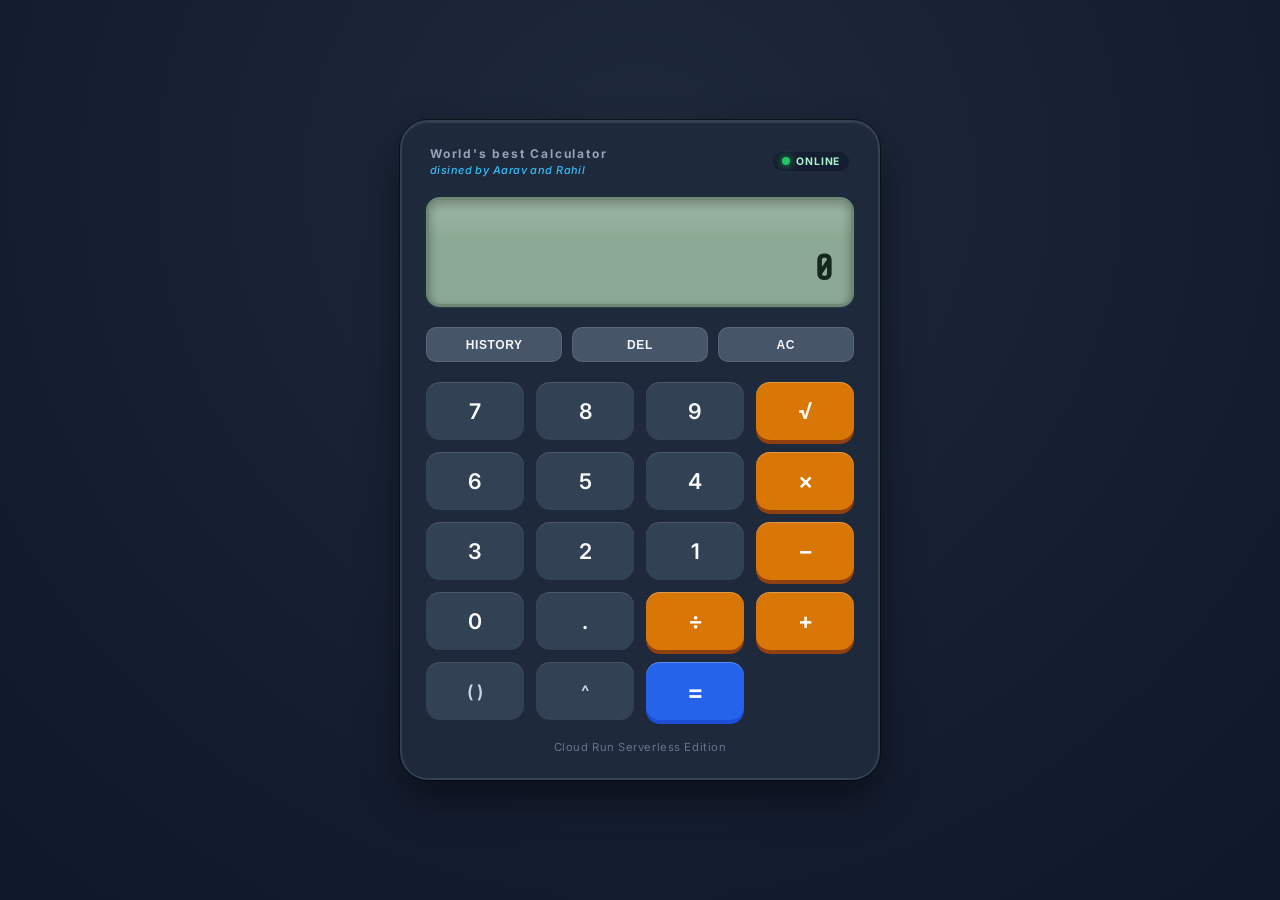
==== static/index.html @ 221a94bb "Initial commit: Cloud Calculator with sketch design, FastAPI backend, and Cloud Run deployment" ====
<!DOCTYPE html>
<html lang="en">
<head>
  <meta charset="UTF-8">
  <meta name="viewport" content="width=device-width, initial-scale=1.0">
  <title>Cloud Calculator</title>
  <link rel="preconnect" href="https://fonts.googleapis.com">
  <link rel="preconnect" href="https://fonts.gstatic.com" crossorigin>
  <link href="https://fonts.googleapis.com/css2?family=Share+Tech+Mono&family=Inter:wght@400;500;600;700&display=swap" rel="stylesheet">
  <link rel="stylesheet" href="/static/style.css?v=2">
</head>
<body>
  <div class="app-container">
    <!-- Calculator Device Chassis -->
    <div class="calculator-chassis">
      
      <!-- Top Bezel with Status LED & Brand -->
      <div class="top-bezel">
        <div class="brand-group">
          <span class="brand-label">World's best Calculator</span>
          <span class="designer-label">disined by Aarav and Rahil</span>
        </div>
        <div class="status-indicator" title="Connected to Google Cloud Run">
          <span class="led-dot"></span>
          <span class="status-text">ONLINE</span>
        </div>
      </div>

      <!-- LCD Display Area -->
      <div class="screen-container">
        <div class="screen-glare"></div>
        <div class="screen-content">
          <div class="expression-line" id="expressionDisplay"></div>
          <div class="main-display" id="mainDisplay">0</div>
        </div>
      </div>

      <!-- Secondary Utility Bar -->
      <div class="utility-bar">
        <button class="util-btn" id="btnHistory" title="Calculation History (H)">HISTORY</button>
        <button class="util-btn" id="btnBackspace" title="Backspace (⌫)">DEL</button>
        <button class="util-btn" id="btnClear" title="Clear (ESC)">AC</button>
      </div>

      <!-- Main Keypad Grid (Matches hand-drawn sketch layout) -->
      <!-- Layout:
           [ 7 ] [ 8 ] [ 9 ] [ √ ]
           [ 6 ] [ 5 ] [ 4 ] [ × ]
           [ 3 ] [ 2 ] [ 1 ] [ − ]
           [ 0 ] [ . ] [ ÷ ] [ + ]
           [   0 (span)    ] [ = ]
      -->
      <div class="keypad-grid">
        <!-- Row 1 -->
        <button class="key num-key" data-key="7">7</button>
        <button class="key num-key" data-key="8">8</button>
        <button class="key num-key" data-key="9">9</button>
        <button class="key op-key" data-key="sqrt" title="Square Root">√</button>

        <!-- Row 2 -->
        <button class="key num-key" data-key="6">6</button>
        <button class="key num-key" data-key="5">5</button>
        <button class="key num-key" data-key="4">4</button>
        <button class="key op-key" data-key="*">×</button>

        <!-- Row 3 -->
        <button class="key num-key" data-key="3">3</button>
        <button class="key num-key" data-key="2">2</button>
        <button class="key num-key" data-key="1">1</button>
        <button class="key op-key" data-key="-">−</button>

        <!-- Row 4 & 5 (with tall/extended 0 and = matching the sketch) -->
        <button class="key num-key tall-zero" data-key="0">0</button>
        <button class="key num-key" data-key=".">.</button>
        <button class="key op-key" data-key="/" title="Divide">÷</button>
        <button class="key op-key" data-key="+">+</button>

        <!-- Equals spanning operator slot -->
        <button class="key action-key wide-space" id="btnParens" title="Parentheses" data-key="()">( )</button>
        <button class="key action-key" data-key="**" title="Power">^</button>
        <button class="key equals-key" data-key="=">=</button>
      </div>

      <!-- Footer Info -->
      <div class="chassis-footer">
        <span>Cloud Run Serverless Edition</span>
      </div>
    </div>

    <!-- Slide-over History Drawer -->
    <div class="history-drawer" id="historyDrawer">
      <div class="history-header">
        <h3>Calculation History</h3>
        <button class="close-history-btn" id="btnCloseHistory">&times;</button>
      </div>
      <div class="history-list" id="historyList">
        <div class="empty-history">No calculations yet</div>
      </div>
      <div class="history-footer">
        <button class="clear-history-btn" id="btnClearHistory">Clear History</button>
      </div>
    </div>
  </div>

  <script src="/static/app.js?v=2"></script>
</body>
</html>
---- static/style.css ----
:root {
  --bg-color: #0f172a;
  --chassis-bg: #1e293b;
  --chassis-border: #334155;
  --chassis-shadow: rgba(0, 0, 0, 0.45);
  --screen-bg: #8ba994;
  --screen-border: #6d8875;
  --screen-text: #14281d;
  --screen-secondary: #2f4f3e;
  --key-num-bg: #334155;
  --key-num-hover: #475569;
  --key-num-text: #f8fafc;
  --key-op-bg: #d97706;
  --key-op-hover: #f59e0b;
  --key-op-text: #ffffff;
  --key-equals-bg: #2563eb;
  --key-equals-hover: #3b82f6;
  --key-util-bg: #475569;
  --key-util-hover: #64748b;
  --led-green: #22c55e;
}

* {
  box-sizing: border-box;
  margin: 0;
  padding: 0;
  user-select: none;
  -webkit-user-select: none;
}

body {
  font-family: 'Inter', -apple-system, BlinkMacSystemFont, 'Segoe UI', Roboto, sans-serif;
  background: radial-gradient(circle at 50% 20%, #1e293b 0%, #0f172a 100%);
  color: #f8fafc;
  min-height: 100vh;
  display: flex;
  align-items: center;
  justify-content: center;
  padding: 1.5rem;
}

.app-container {
  position: relative;
  display: flex;
  justify-content: center;
  width: 100%;
  max-width: 480px;
}

/* Calculator Shell */
.calculator-chassis {
  background: var(--chassis-bg);
  border: 2px solid var(--chassis-border);
  border-radius: 28px;
  padding: 1.5rem;
  width: 100%;
  box-shadow: 
    0 20px 40px var(--chassis-shadow),
    inset 0 1px 1px rgba(255, 255, 255, 0.1),
    0 0 0 1px rgba(0, 0, 0, 0.5);
  display: flex;
  flex-direction: column;
  gap: 1.25rem;
  transition: transform 0.2s ease;
}

/* Top Bezel */
.top-bezel {
  display: flex;
  justify-content: space-between;
  align-items: center;
  padding: 0 0.25rem;
}

.brand-group {
  display: flex;
  flex-direction: column;
  gap: 0.15rem;
}

.brand-label {
  font-size: 0.75rem;
  font-weight: 700;
  letter-spacing: 0.15em;
  color: #94a3b8;
}

.designer-label {
  font-size: 0.68rem;
  font-weight: 500;
  letter-spacing: 0.04em;
  color: #38bdf8;
  font-style: italic;
}

.status-indicator {
  display: flex;
  align-items: center;
  gap: 0.4rem;
  background: rgba(15, 23, 42, 0.6);
  padding: 0.2rem 0.55rem;
  border-radius: 12px;
  border: 1px solid rgba(255, 255, 255, 0.05);
}

.led-dot {
  width: 8px;
  height: 8px;
  border-radius: 50%;
  background-color: var(--led-green);
  box-shadow: 0 0 8px var(--led-green);
  animation: pulse 2.5s infinite ease-in-out;
}

@keyframes pulse {
  0%, 100% { opacity: 1; transform: scale(1); }
  50% { opacity: 0.6; transform: scale(0.9); }
}

.status-text {
  font-size: 0.65rem;
  font-weight: 700;
  letter-spacing: 0.08em;
  color: #a7f3d0;
}

/* LCD Display */
.screen-container {
  position: relative;
  background: var(--screen-bg);
  border: 3px solid var(--screen-border);
  border-radius: 14px;
  padding: 1rem 1.2rem;
  box-shadow: 
    inset 0 4px 10px rgba(0, 0, 0, 0.35),
    0 1px 2px rgba(255, 255, 255, 0.1);
  overflow: hidden;
}

.screen-glare {
  position: absolute;
  top: 0;
  left: 0;
  right: 0;
  height: 40%;
  background: linear-gradient(180deg, rgba(255, 255, 255, 0.15) 0%, rgba(255, 255, 255, 0) 100%);
  pointer-events: none;
}

.screen-content {
  display: flex;
  flex-direction: column;
  justify-content: space-between;
  min-height: 72px;
  text-align: right;
  font-family: 'Share Tech Mono', monospace;
  color: var(--screen-text);
}

.expression-line {
  font-size: 1rem;
  color: var(--screen-secondary);
  min-height: 1.25rem;
  overflow-x: auto;
  white-space: nowrap;
  scrollbar-width: none;
}

.expression-line::-webkit-scrollbar {
  display: none;
}

.main-display {
  font-size: 2.25rem;
  font-weight: 700;
  line-height: 1.1;
  overflow-x: auto;
  white-space: nowrap;
  letter-spacing: -0.02em;
  scrollbar-width: none;
}

.main-display::-webkit-scrollbar {
  display: none;
}

/* Utility Bar */
.utility-bar {
  display: grid;
  grid-template-columns: repeat(3, 1fr);
  gap: 0.6rem;
}

.util-btn {
  background: var(--key-util-bg);
  color: #f1f5f9;
  border: 1px solid rgba(255, 255, 255, 0.1);
  border-radius: 10px;
  padding: 0.6rem 0.2rem;
  font-size: 0.75rem;
  font-weight: 700;
  letter-spacing: 0.05em;
  cursor: pointer;
  box-shadow: 0 3px 0 #1e293b;
  transition: all 0.08s ease;
}

.util-btn:hover {
  background: var(--key-util-hover);
}

.util-btn:active, .util-btn.pressed {
  transform: translateY(2px);
  box-shadow: 0 1px 0 #1e293b;
}

/* Keypad Grid */
.keypad-grid {
  display: grid;
  grid-template-columns: repeat(4, 1fr);
  grid-template-rows: repeat(5, 58px);
  gap: 0.75rem;
}

.key {
  font-family: inherit;
  font-size: 1.35rem;
  font-weight: 600;
  border: none;
  border-radius: 14px;
  cursor: pointer;
  display: flex;
  align-items: center;
  justify-content: center;
  transition: all 0.08s ease;
  position: relative;
  outline: none;
}

/* Numeric Keys */
.num-key {
  background: var(--key-num-bg);
  color: var(--key-num-text);
  box-shadow: 
    0 4px 0 #1e293b,
    inset 0 1px 0 rgba(255, 255, 255, 0.12);
}

.num-key:hover {
  background: var(--key-num-hover);
}

.num-key:active, .num-key.pressed {
  transform: translateY(3px);
  box-shadow: 0 1px 0 #1e293b;
}

/* Operator Keys */
.op-key {
  background: var(--key-op-bg);
  color: var(--key-op-text);
  box-shadow: 
    0 4px 0 #92400e,
    inset 0 1px 0 rgba(255, 255, 255, 0.25);
  font-size: 1.45rem;
}

.op-key:hover {
  background: var(--key-op-hover);
}

.op-key:active, .op-key.pressed {
  transform: translateY(3px);
  box-shadow: 0 1px 0 #92400e;
}

/* Action Keys */
.action-key {
  background: #334155;
  color: #cbd5e1;
  font-size: 1.1rem;
  box-shadow: 
    0 4px 0 #1e293b,
    inset 0 1px 0 rgba(255, 255, 255, 0.1);
}

.action-key:hover {
  background: #475569;
}

.action-key:active, .action-key.pressed {
  transform: translateY(3px);
  box-shadow: 0 1px 0 #1e293b;
}

/* Equals Key */
.equals-key {
  background: var(--key-equals-bg);
  color: #ffffff;
  font-size: 1.6rem;
  box-shadow: 
    0 4px 0 #1d4ed8,
    inset 0 1px 0 rgba(255, 255, 255, 0.25);
}

.equals-key:hover {
  background: var(--key-equals-hover);
}

.equals-key:active, .equals-key.pressed {
  transform: translateY(3px);
  box-shadow: 0 1px 0 #1d4ed8;
}

/* Layout Tweaks matching sketch */
.tall-zero {
  grid-column: 1 / 2;
}

/* Chassis Footer */
.chassis-footer {
  text-align: center;
  font-size: 0.7rem;
  color: #64748b;
  letter-spacing: 0.05em;
}

/* History Drawer */
.history-drawer {
  position: absolute;
  top: 0;
  right: 0;
  width: 100%;
  height: 100%;
  background: #1e293b;
  border-radius: 28px;
  border: 2px solid var(--chassis-border);
  padding: 1.5rem;
  display: flex;
  flex-direction: column;
  box-shadow: 0 20px 40px rgba(0, 0, 0, 0.6);
  z-index: 10;
  opacity: 0;
  pointer-events: none;
  transform: translateY(10px) scale(0.98);
  transition: all 0.2s cubic-bezier(0.16, 1, 0.3, 1);
}

.history-drawer.open {
  opacity: 1;
  pointer-events: auto;
  transform: translateY(0) scale(1);
}

.history-header {
  display: flex;
  justify-content: space-between;
  align-items: center;
  border-bottom: 1px solid #334155;
  padding-bottom: 0.75rem;
  margin-bottom: 1rem;
}

.history-header h3 {
  font-size: 1rem;
  font-weight: 600;
  color: #f1f5f9;
}

.close-history-btn {
  background: none;
  border: none;
  color: #94a3b8;
  font-size: 1.5rem;
  cursor: pointer;
  line-height: 1;
  padding: 0.2rem 0.5rem;
  border-radius: 6px;
}

.close-history-btn:hover {
  color: #fff;
  background: #334155;
}

.history-list {
  flex: 1;
  overflow-y: auto;
  display: flex;
  flex-direction: column;
  gap: 0.75rem;
  padding-right: 0.25rem;
}

.history-item {
  background: #0f172a;
  border: 1px solid #334155;
  border-radius: 10px;
  padding: 0.75rem 0.85rem;
  display: flex;
  align-items: center;
  justify-content: space-between;
  gap: 0.75rem;
  transition: all 0.18s ease;
}

.history-item:hover {
  border-color: #3b82f6;
  background: #1e293b;
}

.history-item.removing {
  opacity: 0;
  transform: translateX(25px) scale(0.95);
}

.history-item-content {
  flex: 1;
  min-width: 0;
  cursor: pointer;
}

.history-expr {
  font-family: 'Share Tech Mono', monospace;
  font-size: 0.85rem;
  color: #94a3b8;
  margin-bottom: 0.25rem;
  word-break: break-all;
}

.history-result {
  font-family: 'Share Tech Mono', monospace;
  font-size: 1.15rem;
  font-weight: 700;
  color: #38bdf8;
  text-align: right;
  word-break: break-all;
}

.delete-item-btn {
  background: rgba(255, 255, 255, 0.06);
  border: 1px solid rgba(255, 255, 255, 0.12);
  color: #94a3b8;
  width: 32px;
  height: 32px;
  border-radius: 8px;
  display: flex;
  align-items: center;
  justify-content: center;
  cursor: pointer;
  flex-shrink: 0;
  transition: all 0.15s ease;
  padding: 0;
}

.delete-item-btn:hover {
  color: #ffffff;
  background: #ef4444;
  border-color: #ef4444;
  box-shadow: 0 0 10px rgba(239, 68, 68, 0.4);
}

.delete-item-btn:active {
  transform: scale(0.92);
}

.empty-history {
  text-align: center;
  color: #64748b;
  margin-top: 3rem;
  font-size: 0.9rem;
}

.history-footer {
  margin-top: 1rem;
  border-top: 1px solid #334155;
  padding-top: 0.75rem;
}

.clear-history-btn {
  width: 100%;
  background: #ef4444;
  color: white;
  border: none;
  border-radius: 8px;
  padding: 0.6rem;
  font-size: 0.85rem;
  font-weight: 600;
  cursor: pointer;
  transition: background 0.15s ease;
}

.clear-history-btn:hover {
  background: #dc2626;
}

@media (max-width: 440px) {
  body {
    padding: 0.75rem;
  }
  .calculator-chassis {
    padding: 1.2rem;
    border-radius: 20px;
  }
  .keypad-grid {
    grid-template-rows: repeat(5, 52px);
    gap: 0.5rem;
  }
  .key {
    font-size: 1.2rem;
    border-radius: 10px;
  }
}
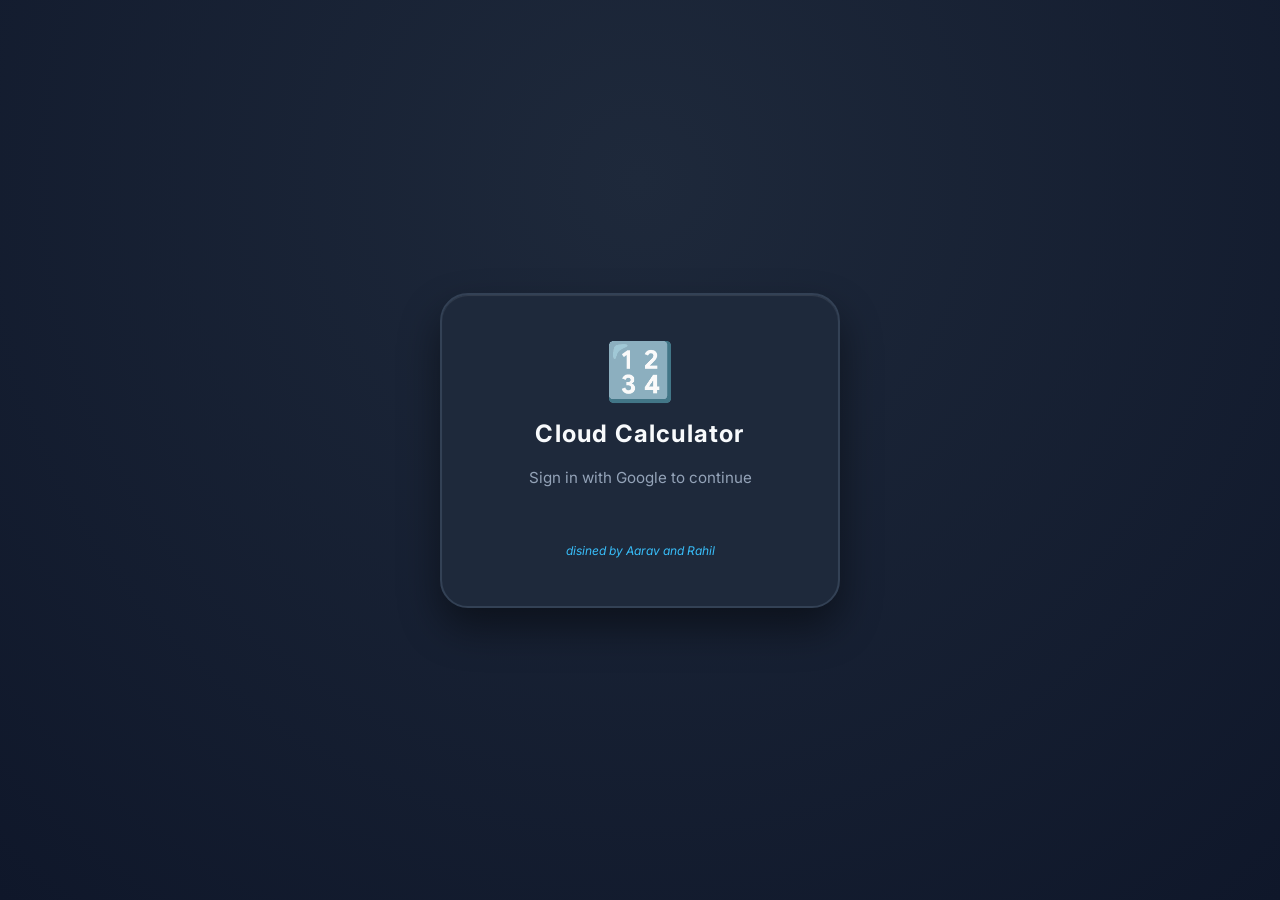
==== commit 9fa9b580: "Add Google OAuth sign-in, Firestore persistence, and in-app admin metrics dashboard" ====
--- a/static/index.html
+++ b/static/index.html
@@ -7,10 +7,30 @@
   <link rel="preconnect" href="https://fonts.googleapis.com">
   <link rel="preconnect" href="https://fonts.gstatic.com" crossorigin>
   <link href="https://fonts.googleapis.com/css2?family=Share+Tech+Mono&family=Inter:wght@400;500;600;700&display=swap" rel="stylesheet">
-  <link rel="stylesheet" href="/static/style.css?v=2">
+  <link rel="stylesheet" href="/static/style.css?v=3">
+  <script src="https://accounts.google.com/gsi/client" async defer></script>
 </head>
 <body>
-  <div class="app-container">
+  <!-- Google Sign-In Overlay (blocks calculator until signed in) -->
+  <div class="login-overlay" id="loginOverlay">
+    <div class="login-card">
+      <div class="login-logo">🔢</div>
+      <h1 class="login-title">Cloud Calculator</h1>
+      <p class="login-subtitle">Sign in with Google to continue</p>
+      <div id="googleSignInButton"></div>
+      <p class="login-footer">disined by Aarav and Rahil</p>
+    </div>
+  </div>
+
+  <!-- Signed-in user badge (shown after login, top-right) -->
+  <div class="user-badge" id="userBadge" style="display: none;">
+    <img class="user-avatar" id="userAvatar" src="" alt="avatar">
+    <span class="user-name" id="userName"></span>
+    <button class="badge-admin-btn" id="btnOpenAdmin" title="View Users & Calculations Activity">📊 Admin</button>
+    <button class="sign-out-btn" id="btnSignOut" title="Sign Out">✕</button>
+  </div>
+
+  <div class="app-container" id="appContainer" style="display: none;">
     <!-- Calculator Device Chassis -->
     <div class="calculator-chassis">
       
@@ -43,13 +63,6 @@
       </div>
 
       <!-- Main Keypad Grid (Matches hand-drawn sketch layout) -->
-      <!-- Layout:
-           [ 7 ] [ 8 ] [ 9 ] [ √ ]
-           [ 6 ] [ 5 ] [ 4 ] [ × ]
-           [ 3 ] [ 2 ] [ 1 ] [ − ]
-           [ 0 ] [ . ] [ ÷ ] [ + ]
-           [   0 (span)    ] [ = ]
-      -->
       <div class="keypad-grid">
         <!-- Row 1 -->
         <button class="key num-key" data-key="7">7</button>
@@ -69,7 +82,7 @@
         <button class="key num-key" data-key="1">1</button>
         <button class="key op-key" data-key="-">−</button>
 
-        <!-- Row 4 & 5 (with tall/extended 0 and = matching the sketch) -->
+        <!-- Row 4 & 5 -->
         <button class="key num-key tall-zero" data-key="0">0</button>
         <button class="key num-key" data-key=".">.</button>
         <button class="key op-key" data-key="/" title="Divide">÷</button>
@@ -102,6 +115,25 @@
     </div>
   </div>
 
-  <script src="/static/app.js?v=2"></script>
+  <!-- In-app Admin & Calculations Modal -->
+  <div class="admin-modal-overlay" id="adminModalOverlay" style="display: none;">
+    <div class="admin-modal-card">
+      <div class="admin-modal-header">
+        <div>
+          <h2>👥 Users & Calculations Activity</h2>
+          <span class="admin-modal-subtitle">Real-time Firestore user records & calculation history</span>
+        </div>
+        <div class="admin-header-actions">
+          <button class="admin-refresh-btn" id="btnAdminRefresh" title="Refresh">↻ Refresh</button>
+          <button class="admin-close-btn" id="btnCloseAdmin" title="Close">&times;</button>
+        </div>
+      </div>
+      <div class="admin-modal-body" id="adminModalBody">
+        <div class="admin-loading">Loading users & calculations...</div>
+      </div>
+    </div>
+  </div>
+
+  <script src="/static/app.js?v=4"></script>
 </body>
 </html>
--- a/static/style.css
+++ b/static/style.css
@@ -511,3 +511,458 @@
     border-radius: 10px;
   }
 }
+
+
+/* ========== SIGN-IN OVERLAY ========== */
+.login-overlay {
+  position: fixed;
+  top: 0;
+  left: 0;
+  width: 100%;
+  height: 100%;
+  background: radial-gradient(circle at 50% 20%, #1e293b 0%, #0f172a 100%);
+  display: flex;
+  align-items: center;
+  justify-content: center;
+  z-index: 100;
+  padding: 1.5rem;
+}
+
+.login-card {
+  background: #1e293b;
+  border: 2px solid #334155;
+  border-radius: 28px;
+  padding: 3rem 2.5rem;
+  text-align: center;
+  box-shadow:
+    0 20px 40px rgba(0, 0, 0, 0.45),
+    inset 0 1px 1px rgba(255, 255, 255, 0.1);
+  max-width: 400px;
+  width: 100%;
+  display: flex;
+  flex-direction: column;
+  align-items: center;
+  gap: 1.25rem;
+}
+
+.login-logo {
+  font-size: 3.5rem;
+  line-height: 1;
+}
+
+.login-title {
+  font-size: 1.5rem;
+  font-weight: 700;
+  color: #f8fafc;
+  letter-spacing: 0.05em;
+}
+
+.login-subtitle {
+  font-size: 0.95rem;
+  color: #94a3b8;
+  margin-bottom: 0.5rem;
+}
+
+.login-footer {
+  font-size: 0.75rem;
+  color: #38bdf8;
+  font-style: italic;
+  margin-top: 0.5rem;
+}
+
+#googleSignInButton {
+  display: flex;
+  justify-content: center;
+}
+
+/* ========== USER BADGE ========== */
+.user-badge {
+  position: fixed;
+  top: 1rem;
+  right: 1rem;
+  display: flex;
+  align-items: center;
+  gap: 0.5rem;
+  background: rgba(30, 41, 59, 0.9);
+  backdrop-filter: blur(10px);
+  border: 1px solid #334155;
+  border-radius: 50px;
+  padding: 0.35rem 0.75rem 0.35rem 0.35rem;
+  z-index: 50;
+  box-shadow: 0 4px 12px rgba(0, 0, 0, 0.3);
+  transition: all 0.2s ease;
+}
+
+.user-badge:hover {
+  border-color: #475569;
+}
+
+.user-avatar {
+  width: 28px;
+  height: 28px;
+  border-radius: 50%;
+  object-fit: cover;
+  border: 1px solid #475569;
+}
+
+.user-name {
+  font-size: 0.8rem;
+  font-weight: 600;
+  color: #e2e8f0;
+  max-width: 120px;
+  overflow: hidden;
+  text-overflow: ellipsis;
+  white-space: nowrap;
+}
+
+.badge-admin-btn {
+  background: #0284c7;
+  color: #f0f9ff;
+  border: none;
+  font-size: 0.72rem;
+  font-weight: 600;
+  padding: 0.2rem 0.55rem;
+  border-radius: 20px;
+  cursor: pointer;
+  display: flex;
+  align-items: center;
+  gap: 0.25rem;
+  transition: all 0.15s ease;
+}
+
+.badge-admin-btn:hover {
+  background: #38bdf8;
+  color: #0c4a6e;
+  transform: translateY(-1px);
+}
+
+.sign-out-btn {
+  background: none;
+  border: none;
+  color: #64748b;
+  font-size: 0.9rem;
+  cursor: pointer;
+  padding: 0.15rem 0.3rem;
+  border-radius: 50%;
+  line-height: 1;
+  transition: all 0.15s ease;
+}
+
+.sign-out-btn:hover {
+  color: #ef4444;
+  background: rgba(239, 68, 68, 0.15);
+}
+
+/* ========== IN-APP ADMIN MODAL ========== */
+.admin-modal-overlay {
+  position: fixed;
+  top: 0;
+  left: 0;
+  width: 100%;
+  height: 100%;
+  background: rgba(15, 23, 42, 0.85);
+  backdrop-filter: blur(8px);
+  z-index: 200;
+  display: flex;
+  align-items: center;
+  justify-content: center;
+  padding: 1.5rem;
+  animation: fadeIn 0.2s ease;
+}
+
+.admin-modal-card {
+  background: #1e293b;
+  border: 1px solid #334155;
+  border-radius: 20px;
+  width: 100%;
+  max-width: 900px;
+  max-height: 85vh;
+  display: flex;
+  flex-direction: column;
+  box-shadow: 0 25px 50px -12px rgba(0, 0, 0, 0.5);
+  overflow: hidden;
+}
+
+.admin-modal-header {
+  padding: 1.25rem 1.5rem;
+  border-bottom: 1px solid #334155;
+  display: flex;
+  justify-content: space-between;
+  align-items: center;
+  background: #0f172a;
+}
+
+.admin-modal-header h2 {
+  margin: 0;
+  font-size: 1.25rem;
+  color: #f8fafc;
+}
+
+.admin-modal-subtitle {
+  color: #94a3b8;
+  font-size: 0.8rem;
+  display: block;
+  margin-top: 0.2rem;
+}
+
+.admin-header-actions {
+  display: flex;
+  align-items: center;
+  gap: 0.75rem;
+}
+
+.admin-refresh-btn {
+  background: #334155;
+  color: #cbd5e1;
+  border: none;
+  padding: 0.4rem 0.8rem;
+  border-radius: 8px;
+  font-size: 0.8rem;
+  font-weight: 500;
+  cursor: pointer;
+  transition: all 0.15s ease;
+}
+
+.admin-refresh-btn:hover {
+  background: #475569;
+  color: #f8fafc;
+}
+
+.admin-close-btn {
+  background: none;
+  border: none;
+  color: #94a3b8;
+  font-size: 1.5rem;
+  cursor: pointer;
+  padding: 0.2rem 0.5rem;
+  line-height: 1;
+  border-radius: 8px;
+  transition: all 0.15s ease;
+}
+
+.admin-close-btn:hover {
+  color: #f8fafc;
+  background: rgba(255, 255, 255, 0.1);
+}
+
+.admin-modal-body {
+  padding: 1.5rem;
+  overflow-y: auto;
+  flex: 1;
+}
+
+.admin-loading {
+  text-align: center;
+  color: #94a3b8;
+  padding: 3rem;
+  font-size: 0.95rem;
+}
+
+/* Modal Metrics Grid */
+.modal-metrics-wrap {
+  margin-bottom: 1.5rem;
+}
+
+.modal-metrics-title {
+  font-size: 0.75rem;
+  font-weight: 700;
+  text-transform: uppercase;
+  letter-spacing: 0.08em;
+  color: #94a3b8;
+  margin-bottom: 0.5rem;
+}
+
+.modal-metrics-grid {
+  display: grid;
+  grid-template-columns: repeat(auto-fit, minmax(180px, 1fr));
+  gap: 0.75rem;
+}
+
+.modal-metric-card {
+  background: #0f172a;
+  border: 1px solid #334155;
+  border-radius: 10px;
+  padding: 0.85rem 1rem;
+  display: flex;
+  flex-direction: column;
+  gap: 0.2rem;
+  box-shadow: 0 2px 8px rgba(0, 0, 0, 0.2);
+}
+
+.modal-metric-card.recent {
+  border-color: #0369a1;
+  background: linear-gradient(135deg, #0f172a 0%, #082f49 100%);
+}
+
+.modal-metric-label {
+  font-size: 0.72rem;
+  color: #94a3b8;
+  text-transform: uppercase;
+  letter-spacing: 0.04em;
+}
+
+.modal-metric-num {
+  font-size: 1.5rem;
+  font-weight: 700;
+  color: #f8fafc;
+}
+
+.modal-metric-card.recent .modal-metric-num {
+  color: #38bdf8;
+}
+
+.admin-user-card {
+  background: #0f172a;
+  border: 1px solid #334155;
+  border-radius: 12px;
+  padding: 1.2rem;
+  margin-bottom: 1rem;
+  transition: border-color 0.15s ease;
+}
+
+.admin-user-card:hover {
+  border-color: #475569;
+}
+
+.admin-user-header {
+  display: flex;
+  justify-content: space-between;
+  align-items: center;
+  flex-wrap: wrap;
+  gap: 0.75rem;
+}
+
+.admin-user-meta {
+  display: flex;
+  align-items: center;
+  gap: 0.75rem;
+}
+
+.admin-user-avatar {
+  width: 36px;
+  height: 36px;
+  border-radius: 50%;
+  object-fit: cover;
+  border: 1px solid #475569;
+}
+
+.admin-user-title {
+  display: flex;
+  flex-direction: column;
+}
+
+.admin-user-name {
+  font-weight: 600;
+  color: #f8fafc;
+  font-size: 0.95rem;
+}
+
+.admin-user-email {
+  font-size: 0.8rem;
+  color: #38bdf8;
+  font-family: monospace;
+}
+
+.admin-stats-row {
+  display: flex;
+  gap: 0.5rem;
+  align-items: center;
+}
+
+.admin-stat-pill {
+  font-size: 0.75rem;
+  padding: 0.25rem 0.65rem;
+  border-radius: 20px;
+  background: #1e293b;
+  border: 1px solid #334155;
+  color: #cbd5e1;
+}
+
+.admin-stat-pill strong {
+  color: #38bdf8;
+}
+
+.admin-calcs-section {
+  margin-top: 1rem;
+  border-top: 1px solid #1e293b;
+  padding-top: 0.85rem;
+}
+
+.admin-calcs-toggle {
+  cursor: pointer;
+  user-select: none;
+}
+
+.admin-calcs-toggle summary {
+  color: #94a3b8;
+  font-size: 0.82rem;
+  font-weight: 500;
+  display: flex;
+  align-items: center;
+  gap: 0.4rem;
+}
+
+.admin-calcs-toggle summary:hover {
+  color: #38bdf8;
+}
+
+.admin-calcs-list {
+  list-style: none;
+  margin: 0.75rem 0 0;
+  padding: 0;
+  display: flex;
+  flex-direction: column;
+  gap: 0.4rem;
+  max-height: 220px;
+  overflow-y: auto;
+}
+
+.admin-calc-item {
+  display: flex;
+  justify-content: space-between;
+  align-items: center;
+  background: #1e293b;
+  padding: 0.5rem 0.75rem;
+  border-radius: 8px;
+  border: 1px solid #334155;
+  font-size: 0.85rem;
+}
+
+.admin-calc-expr {
+  font-family: monospace;
+  color: #f8fafc;
+  font-weight: 600;
+}
+
+.admin-calc-res {
+  color: #38bdf8;
+  font-family: monospace;
+  font-weight: 700;
+  margin-left: 0.4rem;
+}
+
+.admin-calc-time {
+  font-size: 0.72rem;
+  color: #64748b;
+}
+
+@keyframes fadeIn {
+  from { opacity: 0; transform: scale(0.98); }
+  to { opacity: 1; transform: scale(1); }
+}
+
+@media (max-width: 440px) {
+  .login-card {
+    padding: 2rem 1.5rem;
+    border-radius: 20px;
+  }
+
+  .user-badge {
+    top: 0.5rem;
+    right: 0.5rem;
+  }
+
+  .user-name {
+    display: none;
+  }
+}
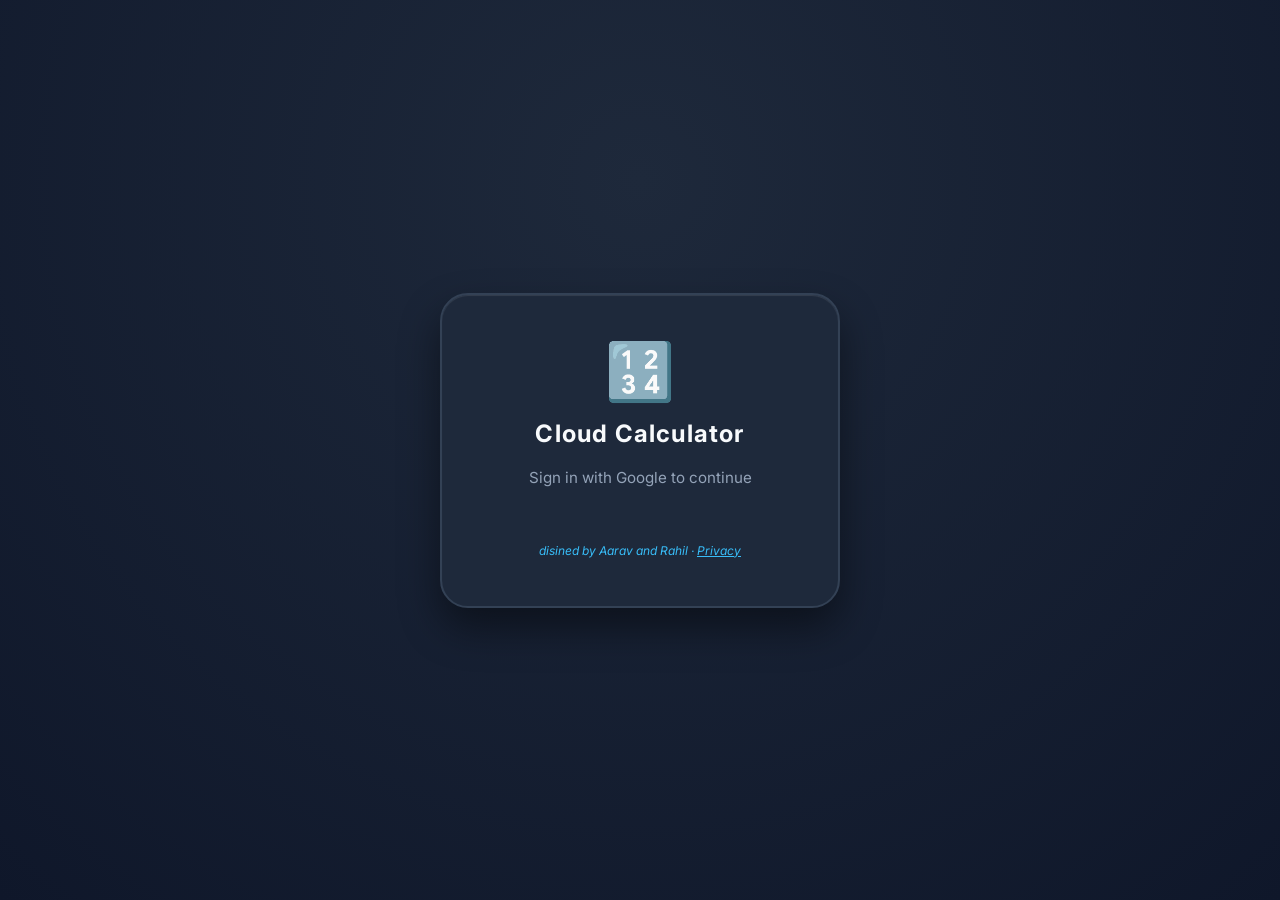
==== commit 344b98e5: "Make app an installable PWA with privacy policy and TWA asset links - Add web app manifest, service " ====
--- a/static/index.html
+++ b/static/index.html
@@ -4,6 +4,12 @@
   <meta charset="UTF-8">
   <meta name="viewport" content="width=device-width, initial-scale=1.0">
   <title>Cloud Calculator</title>
+  <!-- PWA / Android (TWA) metadata -->
+  <link rel="manifest" href="/manifest.json">
+  <meta name="theme-color" content="#0f172a">
+  <meta name="mobile-web-app-capable" content="yes">
+  <link rel="icon" type="image/png" sizes="192x192" href="/static/icons/icon-192.png">
+  <link rel="apple-touch-icon" href="/static/icons/apple-touch-icon.png">
   <link rel="preconnect" href="https://fonts.googleapis.com">
   <link rel="preconnect" href="https://fonts.gstatic.com" crossorigin>
   <link href="https://fonts.googleapis.com/css2?family=Share+Tech+Mono&family=Inter:wght@400;500;600;700&display=swap" rel="stylesheet">
@@ -18,15 +24,15 @@
       <h1 class="login-title">Cloud Calculator</h1>
       <p class="login-subtitle">Sign in with Google to continue</p>
       <div id="googleSignInButton"></div>
-      <p class="login-footer">disined by Aarav and Rahil</p>
+      <p class="login-footer">disined by Aarav and Rahil · <a href="/privacy" style="color: inherit;">Privacy</a></p>
     </div>
   </div>
 
   <!-- Signed-in user badge (shown after login, top-right) -->
   <div class="user-badge" id="userBadge" style="display: none;">
-    <img class="user-avatar" id="userAvatar" src="" alt="avatar">
+    <img class="user-avatar" id="userAvatar" src="" alt="avatar" referrerpolicy="no-referrer">
     <span class="user-name" id="userName"></span>
-    <button class="badge-admin-btn" id="btnOpenAdmin" title="View Users & Calculations Activity">📊 Admin</button>
+    <button class="badge-admin-btn" id="btnOpenAdmin" title="View Users & Calculations Activity" style="display: none;">📊 Admin</button>
     <button class="sign-out-btn" id="btnSignOut" title="Sign Out">✕</button>
   </div>
 
@@ -134,6 +140,16 @@
     </div>
   </div>
 
-  <script src="/static/app.js?v=4"></script>
+  <script src="/static/app.js?v=6"></script>
+  <script>
+    // Register the service worker so the app is installable (PWA) and can be
+    // packaged as an Android Trusted Web Activity.
+    if ('serviceWorker' in navigator) {
+      window.addEventListener('load', () => {
+        navigator.serviceWorker.register('/sw.js').catch((err) =>
+          console.warn('Service worker registration failed:', err));
+      });
+    }
+  </script>
 </body>
 </html>
